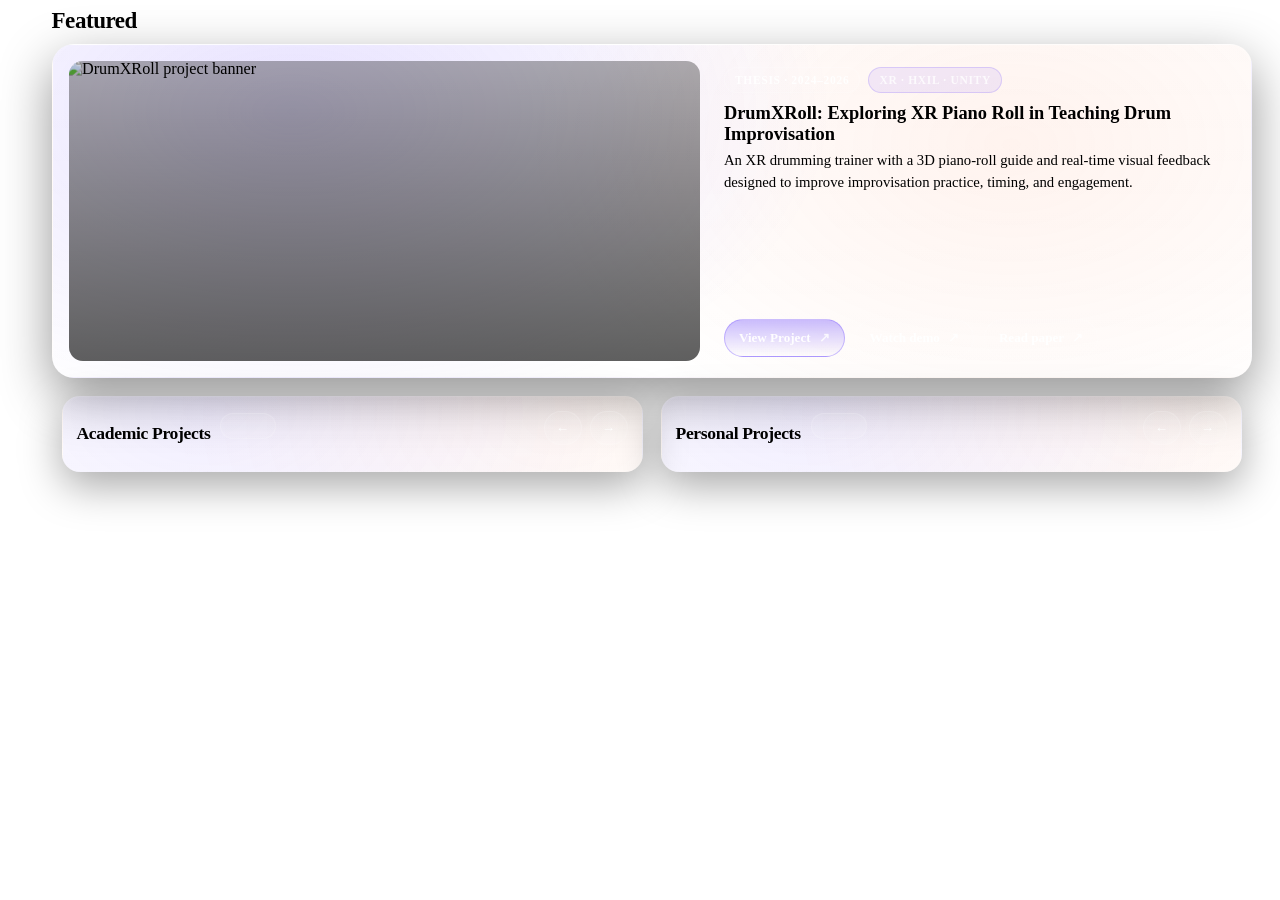
==== projects.html @ 5524e806 "Add files via upload" ====
<!DOCTYPE html>
<html lang="en">
  <head>
    <meta data-include="partials/head.html" />
    <link rel="stylesheet" href="css/pages/project/projects.css" />
  </head>

  <body class="projects-page">
    <div data-include="partials/header3.html"></div>

    <main class="page projects-layout">
      <!-- FEATURED THESIS (UNCHANGED) -->
      <section class="section section-featured" id="featured-section">
        <header class="section-header">
          <h1 class="section-title">Featured</h1>
        </header>

        <article class="featured-card" aria-label="Featured project: DrumXRoll">
          <div class="featured-media">
            <img
              class="featured-image"
              src="https://res.cloudinary.com/dcnwpgvj5/image/upload/v1765598208/DrumXRoll.png"
              alt="DrumXRoll project banner"
              loading="lazy"
              decoding="async"
              referrerpolicy="no-referrer"
            />
          </div>

          <div class="featured-content">
            <div class="featured-top">
              <div class="featured-badges">
                <span class="featured-badge">THESIS · 2024–2026</span>
                <span class="featured-badge featured-badge--soft">XR · HXIL · Unity</span>
              </div>

              <h2 class="featured-title">
                DrumXRoll: Exploring XR Piano Roll in Teaching Drum Improvisation
              </h2>

              <p class="featured-subtitle">
                An XR drumming trainer with a 3D piano-roll guide and real-time visual feedback designed to
                improve improvisation practice, timing, and engagement.
              </p>
            </div>

            <div class="featured-actions">
              <a class="featured-btn featured-btn--primary" href="project.html?id=drumxroll">
                View Project
              </a>

              <a class="featured-btn" href="#" target="_blank" rel="noopener">
                Watch demo
              </a>

              <a
                class="featured-btn"
                href="assets/docs/DrumXRoll Conference Paper.pdf"
                target="_blank"
                rel="noopener"
              >
                Read paper
              </a>
            </div>
          </div>
        </article>
      </section>

      <!-- DUO CAROUSELS (ACADEMIC LEFT / PERSONAL RIGHT) -->
      <section class="section section-duo" id="duo-section" aria-label="Projects carousels">
        <!-- Academic -->
        <div class="duo-panel" data-carousel="academic">
          <header class="duo-header">
            <div class="duo-title">
              <h2 class="duo-h">Academic Projects</h2>
              <span
                class="section-count"
                id="academic-count"
                aria-label="Academic project count"
              ></span>
            </div>

            <div class="duo-controls" aria-label="Academic carousel controls">
              <button
                class="duo-btn"
                type="button"
                data-action="prev"
                aria-label="Previous academic project"
              >
                ←
              </button>
              <button
                class="duo-btn"
                type="button"
                data-action="next"
                aria-label="Next academic project"
              >
                →
              </button>
            </div>
          </header>

          <div class="carousel-viewport" id="academic-viewport">
            <div class="carousel-track" id="academic-projects"></div>
          </div>
        </div>

        <!-- Personal -->
        <div class="duo-panel" data-carousel="personal">
          <header class="duo-header">
            <div class="duo-title">
              <h2 class="duo-h">Personal Projects</h2>
              <span
                class="section-count"
                id="personal-count"
                aria-label="Personal project count"
              ></span>
            </div>

            <div class="duo-controls" aria-label="Personal carousel controls">
              <button
                class="duo-btn"
                type="button"
                data-action="prev"
                aria-label="Previous personal project"
              >
                ←
              </button>
              <button
                class="duo-btn"
                type="button"
                data-action="next"
                aria-label="Next personal project"
              >
                →
              </button>
            </div>
          </header>

          <div class="carousel-viewport" id="personal-viewport">
            <div class="carousel-track" id="personal-projects"></div>
          </div>
        </div>
      </section>
    </main>

    <div data-include="partials/footer.html"></div>

    <script src="js/includes.js"></script>
    <script src="js/nav.js"></script>
    <script src="data/project-data.js"></script>
    <script src="js/projects.js"></script>
    <script src="js/footer-year.js"></script>
  </body>
</html>
---- css/pages/project/projects.css ----
/* ========================================================= */
/* PROJECTS PAGE (SAFE SCOPED) */
/* ========================================================= */

.projects-page{
  --projects-max:1200px;
  --projects-pad-x:clamp(18px, 3.4vw, 48px);
  --projects-gap:18px;
  --projects-bottom-space:127px;
  --grid-gap:18px;
  --featured-radius:22px;
  --featured-media-h:300px;
  --card-radius:18px;
  --card-pad:14px;
  --thumb-h:200px;
}

/* Main container */
.projects-page main.page{
  width:min(var(--projects-max), 100%);
  margin-inline:auto;
  padding-inline:var(--projects-pad-x);
  padding-bottom:calc(var(--projects-bottom-space) + 18px);
}

/* Base section spacing */
.projects-page .section{ position:relative; }

/* Section titles */
.projects-page .section-header{ margin-bottom:12px; }

.projects-page .section-title{
  margin:0;
  font-size:clamp(1.35rem, 1.8vw, 1.7rem);
  line-height:1.05;
  letter-spacing:-0.02em;
  font-weight:850;
}

/* ========================================================= */
/* FEATURED (SCOPED) */
/* ========================================================= */

.projects-page .featured-card{
  display:grid;
  grid-template-columns:1.1fr 0.9fr;
  gap:18px;
  padding:16px;
  border-radius:var(--featured-radius);
  border:1px solid rgba(255, 255, 255, 0.12);
  background:
    radial-gradient(900px 520px at 20% 20%, rgba(124, 92, 255, 0.18), transparent 60%),
    radial-gradient(780px 520px at 80% 30%, rgba(255, 138, 91, 0.10), transparent 62%),
    linear-gradient(180deg, rgba(255,255,255,0.06), rgba(255,255,255,0.02));
  box-shadow:
    0 18px 52px rgba(0, 0, 0, 0.42),
    inset 0 0 0 1px rgba(255,255,255,0.05);
  overflow:hidden;
}

.projects-page .featured-media{
  border-radius:calc(var(--featured-radius) - 8px);
  overflow:hidden;
  background:rgba(0,0,0,0.22);
  min-height:var(--featured-media-h);
  position:relative;
}

.projects-page .featured-media::after{
  content:"";
  position:absolute;
  inset:0;
  pointer-events:none;
  background:linear-gradient(to bottom, rgba(0,0,0,0.12), rgba(0,0,0,0.52));
}

.projects-page .featured-image{
  width:100%;
  height:100%;
  object-fit:cover;
  display:block;
  transform:scale(1.01);
}

.projects-page .featured-content{
  display:flex;
  flex-direction:column;
  gap:14px;
  padding:6px 6px 4px;
}

.projects-page .featured-badges{
  display:flex;
  flex-wrap:wrap;
  gap:8px;
  margin-bottom:10px;
}

.projects-page .featured-badge{
  display:inline-flex;
  align-items:center;
  padding:6px 10px;
  border-radius:999px;
  font-size:0.72rem;
  font-weight:850;
  letter-spacing:0.06em;
  text-transform:uppercase;
  color:rgba(255,255,255,0.90);
  border:1px solid rgba(255,255,255,0.14);
  background:rgba(255,255,255,0.08);
}

.projects-page .featured-badge--soft{
  color:rgba(255,255,255,0.78);
  background:rgba(124,92,255,0.10);
  border-color:rgba(124,92,255,0.22);
}

.projects-page .featured-title{
  font-size:clamp(1.15rem, 1.35vw, 1.45rem);
  line-height:1.12;
  margin:0 0 6px;
}

.projects-page .featured-subtitle{
  display:-webkit-box;
  -webkit-box-orient:vertical;
  -webkit-line-clamp:3;
  overflow:hidden;
  line-height:1.45;
  font-size:0.92rem;
  margin:0;
}

.projects-page .featured-actions{
  margin-top:auto;
  display:flex;
  flex-wrap:wrap;
  gap:10px;
  align-items:center;
}

.projects-page .featured-btn{
  padding:10px 14px;
  border-radius:999px;
  border:1px solid rgba(255, 255, 255, 0.14);
  background:linear-gradient(180deg, rgba(255, 255, 255, 0.12), rgba(255, 255, 255, 0.04));
  color:rgba(255, 255, 255, 0.95);
  font-weight:850;
  font-size:0.82rem;
  text-decoration:none;
  display:inline-flex;
  align-items:center;
  gap:8px;
  transition:transform 0.15s ease, box-shadow 0.15s ease, background 0.15s ease, border-color 0.15s ease;
}

.projects-page .featured-btn::after{ content:"↗"; opacity:0.85; }

.projects-page .featured-btn:hover{
  transform:translateY(-1px);
  background:linear-gradient(180deg, rgba(124, 92, 255, 0.28), rgba(255, 255, 255, 0.06));
  box-shadow:0 10px 28px rgba(0, 0, 0, 0.4);
  border-color:rgba(124, 92, 255, 0.32);
}

.projects-page .featured-btn--primary{
  background:linear-gradient(180deg, rgba(124, 92, 255, 0.40), rgba(255, 255, 255, 0.06));
  border-color:rgba(124, 92, 255, 0.38);
}

/* ========================================================= */
/* DUO CAROUSELS (ACADEMIC LEFT / PERSONAL RIGHT) */
/* ========================================================= */

/* Projects stack (single column page flow) */
.projects-page main.projects-layout{
  display:flex !important;
  flex-direction:column !important;
  gap:var(--projects-gap, 18px) !important;
}

/* Featured and Duo must span full row if any grid styles exist elsewhere */
.projects-page #featured-section,
.projects-page #duo-section{
  grid-column:1 / -1 !important;
  width:100% !important;
}

/* Duo width matches Featured width */
.projects-page #duo-section{
  width:100%;
  max-width:var(--container, 1180px);
  margin-inline:auto;
}

/* Duo 2-up layout */
.projects-page .section-duo{
  display:grid;
  grid-template-columns:1fr 1fr;
  gap:18px;
  align-items:stretch;
}

/* Duo panel */
.projects-page .duo-panel{
  border-radius:18px;
  border:1px solid rgba(255,255,255,0.10);
  background:
    radial-gradient(700px 420px at 25% 20%, rgba(124, 92, 255, 0.10), transparent 60%),
    radial-gradient(620px 420px at 85% 30%, rgba(255, 138, 91, 0.07), transparent 62%),
    linear-gradient(180deg, rgba(255,255,255,0.05), rgba(255,255,255,0.02));
  box-shadow:
    0 14px 42px rgba(0, 0, 0, 0.34),
    inset 0 0 0 1px rgba(255,255,255,0.04);
  padding:14px;
  overflow:hidden;
  display:flex;
  flex-direction:column;
}

/* Duo header */
.projects-page .duo-header{
  display:flex;
  align-items:center;
  justify-content:space-between;
  gap:12px;
  margin-bottom:12px;
}

.projects-page .duo-title{
  display:flex;
  align-items:baseline;
  gap:10px;
  min-width:0;
}

.projects-page .duo-h{
  margin:0;
  font-size:1.1rem;
  font-weight:900;
  letter-spacing:-0.02em;
  line-height:1.1;
  white-space:nowrap;
}

.projects-page .section-count{
  display:inline-flex;
  align-items:center;
  justify-content:center;
  min-width:34px;
  height:24px;
  padding:0 10px;
  border-radius:999px;
  font-size:0.75rem;
  font-weight:850;
  letter-spacing:0.05em;
  color:rgba(255,255,255,0.88);
  border:1px solid rgba(255,255,255,0.14);
  background:rgba(255,255,255,0.08);
}

/* Duo controls */
.projects-page .duo-controls{
  display:inline-flex;
  gap:8px;
  flex-shrink:0;
}

.projects-page .duo-btn{
  width:38px;
  height:34px;
  border-radius:999px;
  border:1px solid rgba(255,255,255,0.14);
  background:rgba(255,255,255,0.08);
  color:rgba(255,255,255,0.92);
  font-weight:900;
  line-height:1;
  cursor:pointer;
  transition:transform .15s ease, background .15s ease, border-color .15s ease, opacity .15s ease;
}

.projects-page .duo-btn:hover{
  transform:translateY(-1px);
  background:rgba(124,92,255,0.16);
  border-color:rgba(124,92,255,0.28);
}

.projects-page .duo-btn:disabled{
  opacity:.40;
  cursor:not-allowed;
  transform:none;
}

/* Carousel viewport (height tuned smaller) */
.projects-page .carousel-viewport{
  overflow-x:auto;
  overflow-y:hidden;
  scroll-snap-type:x mandatory;
  scroll-snap-stop:always;
  scroll-behavior:smooth;
  -webkit-overflow-scrolling:touch;
  border-radius:14px;
  scrollbar-width:none;
  -ms-overflow-style:none;
  max-height:360px;
  flex:1;
}

.projects-page .carousel-viewport::-webkit-scrollbar{ width:0; height:0; }

.projects-page .carousel-track{
  display:flex;
  gap:0;
  flex:1;
}

/* Carousel slide */
.projects-page .carousel-track > .project-card{
  flex:0 0 100%;
  scroll-snap-align:start;
  scroll-snap-stop:always;
  display:flex;
  flex-direction:column;
  padding:14px;
  border-radius:16px;
  border:1px solid rgba(255,255,255,0.10);
  background:linear-gradient(180deg, rgba(124, 92, 255, 0.12), rgba(255,255,255,0.02));
  box-shadow:
    0 10px 28px rgba(0, 0, 0, 0.28),
    inset 0 0 0 1px rgba(255,255,255,0.04);
  height:auto;
  min-height:unset;
}

/* Optional compatibility if a slide uses .card */
.projects-page .carousel-track > .card{
  flex:0 0 100%;
  scroll-snap-align:start;
  scroll-snap-stop:always;
  height:auto;
  min-height:unset;
}

/* Ensure text visibility */
.projects-page .carousel-track,
.projects-page .carousel-track *{
  color:rgba(255,255,255,0.92);
}

/* Hide meta + description in Duo previews */
.projects-page #duo-section .project-meta,
.projects-page #duo-section .card-text{
  display:none !important;
}

/* Tighten title spacing in Duo cards */
.projects-page #duo-section .card-tag{ margin-bottom:4px; }

.projects-page #duo-section .card-title{
  margin:0 0 6px 0;
  line-height:1.15;
  font-size:1rem;
}

.projects-page #duo-section .card-title + *{ margin-top:0; }

/* Consistent thumbnails for Duo */
.projects-page #duo-section .project-card-thumb{
  height:120px;
  border-radius:14px;
  overflow:hidden;
  background:rgba(0,0,0,0.22);
  margin-bottom:10px;
}

.projects-page #duo-section .project-card-thumb img{
  width:100%;
  height:100%;
  display:block;
  object-fit:cover;
  object-position:center;
}

/* CTA button formatting */
.projects-page .project-card-actions{
  margin-top:auto;
  display:flex;
  justify-content:flex-end;
  padding-top:12px;
}

.projects-page .project-card-button{
  padding:10px 14px;
  border-radius:999px;
  border:1px solid rgba(255,255,255,0.16);
  background:rgba(255,255,255,0.10);
  color:rgba(255,255,255,0.95);
  text-decoration:none;
  font-weight:850;
  font-size:0.82rem;
  letter-spacing:0.01em;
  display:inline-flex;
  align-items:center;
  gap:8px;
  transition:transform .15s ease, background .15s ease, border-color .15s ease, box-shadow .15s ease;
}

.projects-page .project-card-button::after{ content:"↗"; opacity:0.85; }

.projects-page .project-card-button:hover{
  transform:translateY(-1px);
  background:rgba(124,92,255,0.18);
  border-color:rgba(124,92,255,0.30);
  box-shadow:0 10px 26px rgba(0,0,0,0.35);
}

.projects-page .project-card-button:active{ transform:translateY(0); }

/* ========================================================= */
/* RESPONSIVE */
/* ========================================================= */

@media (max-width: 1100px){
  .projects-page .featured-card{ grid-template-columns:1fr; }
}

@media (max-width: 900px){
  .projects-page .section-duo{ grid-template-columns:1fr; }
  .projects-page .duo-h{ white-space:normal; }
}

@media (max-width: 520px){
  .projects-page{ --projects-pad-x:18px; }
}
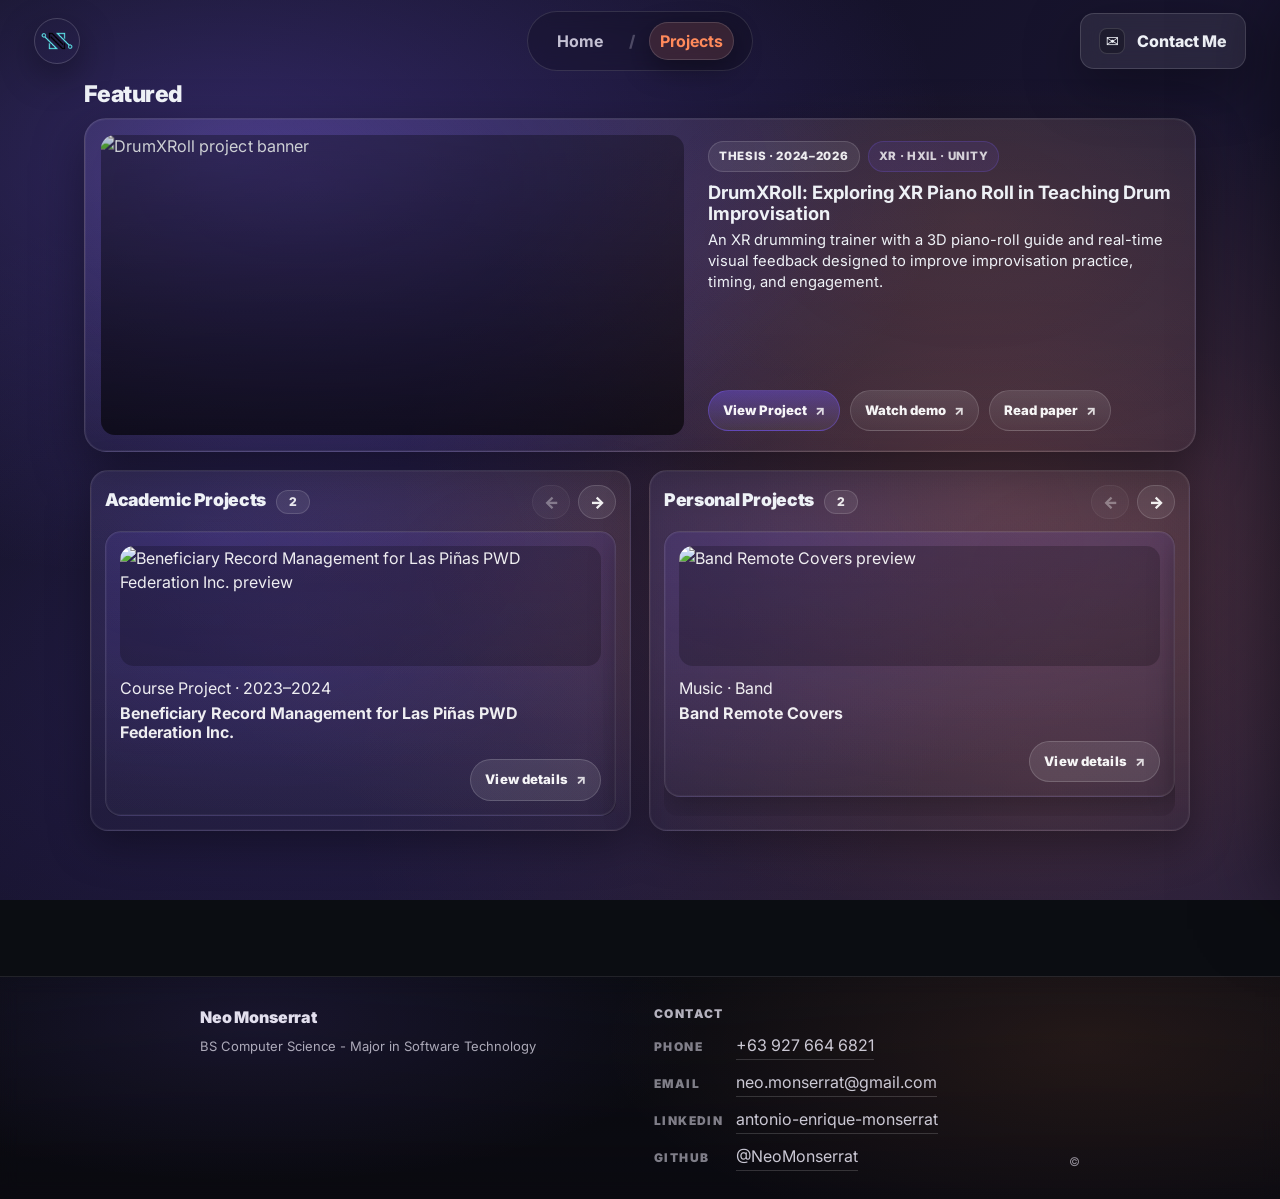
==== commit f6289e3f: "Updated links" ====
--- a/projects.html
+++ b/projects.html
@@ -49,13 +49,13 @@
                 View Project
               </a>
 
-              <a class="featured-btn" href="#" target="_blank" rel="noopener">
+              <a class="featured-btn" href="https://drive.google.com/file/d/1pkJPmJvR6s6iNmPX9SRxbzJMfDvcBS0d/view?usp=sharing" target="_blank" rel="noopener">
                 Watch demo
               </a>
 
               <a
                 class="featured-btn"
-                href="assets/docs/DrumXRoll Conference Paper.pdf"
+                href="https://drive.google.com/file/d/1nuJ8-bDYmKXGdXGlJn9ZomzhMH-TevM5/view?usp=sharing"
                 target="_blank"
                 rel="noopener"
               >
